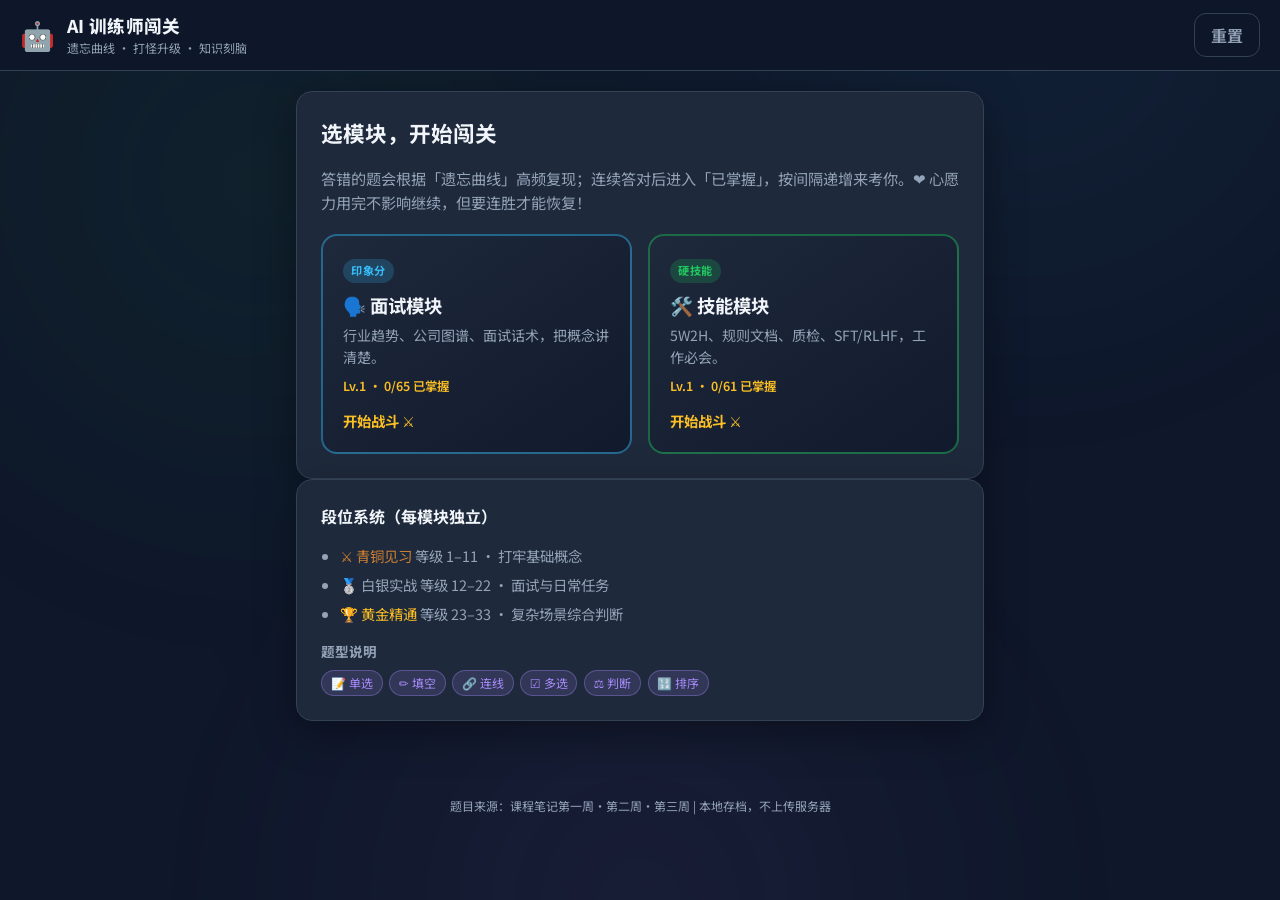
==== index.html @ 9e471362 "Add files via upload" ====
<!DOCTYPE html>
<html lang="zh-CN">
<head>
  <meta charset="UTF-8" />
  <meta name="viewport" content="width=device-width, initial-scale=1, maximum-scale=1" />
  <title>AI 训练师闯关 · 面试 &amp; 技能双模块</title>
  <link rel="preconnect" href="https://fonts.googleapis.com" />
  <link rel="preconnect" href="https://fonts.gstatic.com" crossorigin />
  <link href="https://fonts.googleapis.com/css2?family=Noto+Sans+SC:wght@400;600;700;800&display=swap" rel="stylesheet" />
  <link rel="stylesheet" href="css/style.css" />
</head>
<body>
  <div class="bg-pattern" aria-hidden="true"></div>

  <!-- 礼花容器 -->
  <div id="confetti-container" aria-hidden="true"></div>

  <!-- 升级庆典遮罩 -->
  <div id="levelup-overlay" aria-live="assertive">
    <div class="lu-card">
      <div class="lu-emoji">🎉</div>
      <div class="lu-text">升级了！</div>
      <div class="lu-level">等级 <strong id="lu-level">2</strong></div>
      <div class="lu-rank" id="lu-rank">⚔️ 青铜见习</div>
    </div>
  </div>

  <header class="top-bar">
    <div class="brand">
      <span class="brand-icon" aria-hidden="true">🤖</span>
      <div>
        <h1>AI 训练师闯关</h1>
        <p class="brand-sub">遗忘曲线 · 打怪升级 · 知识刻脑</p>
      </div>
    </div>
    <div class="header-actions">
      <button type="button" class="btn ghost" id="btn-reset" title="清空进度">重置</button>
    </div>
  </header>

  <!-- 首页 -->
  <main class="shell" id="view-home">
    <section class="hero card">
      <h2>选模块，开始闯关</h2>
      <p class="lead">答错的题会根据「遗忘曲线」高频复现；连续答对后进入「已掌握」，按间隔递增来考你。❤️ 心愿力用完不影响继续，但要连胜才能恢复！</p>
      <div class="module-grid">
        <button type="button" class="module-card interview" data-module="interview">
          <span class="badge">印象分</span>
          <h3>🗣️ 面试模块</h3>
          <p>行业趋势、公司图谱、面试话术，把概念讲清楚。</p>
          <div id="home-stats-interview" class="card-stats">Lv.1 · 0/0 已掌握</div>
          <span class="cta">开始战斗 ⚔️</span>
        </button>
        <button type="button" class="module-card skills" data-module="skills">
          <span class="badge solid">硬技能</span>
          <h3>🛠️ 技能模块</h3>
          <p>5W2H、规则文档、质检、SFT/RLHF，工作必会。</p>
          <div id="home-stats-skills" class="card-stats">Lv.1 · 0/0 已掌握</div>
          <span class="cta">开始战斗 ⚔️</span>
        </button>
      </div>
    </section>

    <section class="card ranks-legend">
      <h3>段位系统（每模块独立）</h3>
      <ul class="rank-list">
        <li><span style="color:#cd7f32">⚔️ 青铜见习</span>  等级 1–11 · 打牢基础概念</li>
        <li><span style="color:#94a3b8">🥈 白银实战</span>  等级 12–22 · 面试与日常任务</li>
        <li><span style="color:#fbbf24">🏆 黄金精通</span>  等级 23–33 · 复杂场景综合判断</li>
      </ul>
      <div class="type-legend">
        <h4>题型说明</h4>
        <div class="type-chips">
          <span class="type-chip">📝 单选</span>
          <span class="type-chip">✏️ 填空</span>
          <span class="type-chip">🔗 连线</span>
          <span class="type-chip">☑️ 多选</span>
          <span class="type-chip">⚖️ 判断</span>
          <span class="type-chip">🔢 排序</span>
        </div>
      </div>
    </section>
  </main>

  <!-- 答题页 -->
  <main class="shell hidden" id="view-play" aria-live="polite">
    <!-- XP 浮动数字 -->
    <div class="xp-float" id="xp-float">+15 XP</div>

    <div class="play-top card slim">
      <button type="button" class="btn ghost" id="btn-back">← 返回</button>
      <div class="play-meta">
        <span id="play-module-label" class="pill"></span>
        <span id="play-rank-label" class="pill rank"></span>
        <span class="pill">Lv.<strong id="play-level">1</strong>/33</span>
        <span class="pill streak" id="play-streak">🔥 0</span>
        <span class="pill hearts" id="play-hearts">❤️❤️❤️❤️❤️</span>
      </div>
      <div class="xp-bar-wrap">
        <div class="xp-bar" id="xp-bar"></div>
      </div>
    </div>

    <section class="card question-card" id="question-card">
      <div class="q-type" id="q-type"></div>
      <h2 class="q-text" id="q-text"></h2>
      <div id="q-body" class="q-body"></div>
      <div class="feedback hidden" id="feedback">
        <p class="feedback-title" id="feedback-title"></p>
        <p class="feedback-answer" id="feedback-answer"></p>
        <p class="feedback-exp" id="feedback-exp"></p>
        <button type="button" class="btn primary" id="btn-next">继续 →</button>
      </div>
    </section>

    <section class="card slim review-hint" id="review-hint">
      <span>📌</span>
      <span>累计答对 3 次 → 进入「已掌握」，按遗忘曲线间隔复习。❤️ 连续答对 5 题恢复 1 颗心。答错的题 4 道后就会再次出现，帮你强化记忆。</span>
    </section>
  </main>

  <footer class="footer">
    <p>题目来源：课程笔记第一周·第二周·第三周 | 本地存档，不上传服务器</p>
  </footer>

  <script src="js/questions.js"></script>
  <script src="js/app.js"></script>
</body>
</html>
---- css/style.css ----
:root {
  --bg: #0f172a;
  --bg-card: #1e293b;
  --border: #334155;
  --text: #f1f5f9;
  --muted: #94a3b8;
  --green: #22c55e;
  --green-dim: #15803d;
  --amber: #fbbf24;
  --red: #f87171;
  --blue: #38bdf8;
  --violet: #a78bfa;
  --orange: #fb923c;
  --radius: 16px;
  --shadow: 0 12px 40px rgba(0,0,0,0.35);
  font-family: "Noto Sans SC", system-ui, sans-serif;
}

*, *::before, *::after { box-sizing: border-box; }

body {
  margin: 0;
  min-height: 100vh;
  background: var(--bg);
  color: var(--text);
  line-height: 1.55;
}

/* ── 背景装饰 ── */
.bg-pattern {
  position: fixed;
  inset: 0;
  pointer-events: none;
  opacity: 0.06;
  background-image:
    radial-gradient(circle at 20% 20%, var(--green) 0, transparent 40%),
    radial-gradient(circle at 80% 0%, var(--blue) 0, transparent 35%),
    radial-gradient(circle at 50% 100%, var(--violet) 0, transparent 45%);
  z-index: 0;
}

/* ── 顶栏 ── */
.top-bar {
  position: sticky;
  top: 0;
  z-index: 10;
  display: flex;
  align-items: center;
  justify-content: space-between;
  padding: 0.75rem 1.25rem;
  background: rgba(15,23,42,0.92);
  backdrop-filter: blur(10px);
  border-bottom: 1px solid var(--border);
}

.brand { display: flex; align-items: center; gap: 0.75rem; }
.brand-icon { font-size: 1.75rem; }
.brand h1 { margin: 0; font-size: 1.1rem; font-weight: 800; letter-spacing: 0.02em; }
.brand-sub { margin: 0; font-size: 0.75rem; color: var(--muted); }

/* ── 壳体 ── */
.shell {
  position: relative;
  z-index: 1;
  max-width: 720px;
  margin: 0 auto;
  padding: 1.25rem 1rem 3rem;
}

.hidden { display: none !important; }

/* ── 卡片 ── */
.card {
  background: var(--bg-card);
  border: 1px solid var(--border);
  border-radius: var(--radius);
  padding: 1.5rem;
  box-shadow: var(--shadow);
}
.card.slim { padding: 1rem 1.25rem; }

/* Boss 关卡特效 */
.question-card.boss-level {
  border: 2px solid var(--orange);
  box-shadow: 0 0 24px rgba(251,146,60,0.25), var(--shadow);
  animation: boss-pulse 2s ease-in-out infinite;
}
@keyframes boss-pulse {
  0%,100% { box-shadow: 0 0 24px rgba(251,146,60,0.2), var(--shadow); }
  50%      { box-shadow: 0 0 38px rgba(251,146,60,0.42), var(--shadow); }
}

/* ── 首页 ── */
.hero h2 { margin-top: 0; font-size: 1.35rem; }
.lead { color: var(--muted); font-size: 0.95rem; }

.module-grid { display: grid; gap: 1rem; margin-top: 1.25rem; }
@media (min-width: 560px) { .module-grid { grid-template-columns: 1fr 1fr; } }

.module-card {
  text-align: left;
  border: 2px solid var(--border);
  border-radius: var(--radius);
  padding: 1.25rem;
  cursor: pointer;
  color: inherit;
  font: inherit;
  transition: transform 0.15s ease, border-color 0.15s ease, box-shadow 0.15s ease;
  background: linear-gradient(145deg, #1e293b, #0f172a 120%);
}
.module-card:hover { transform: translateY(-3px); box-shadow: var(--shadow); }
.module-card.interview { border-color: rgba(56,189,248,0.45); }
.module-card.interview:hover { border-color: var(--blue); }
.module-card.skills  { border-color: rgba(34,197,94,0.45); }
.module-card.skills:hover  { border-color: var(--green); }
.module-card h3 { margin: 0.5rem 0 0.35rem; font-size: 1.15rem; }
.module-card p { margin: 0; font-size: 0.88rem; color: var(--muted); }

.card-stats {
  margin-top: 0.5rem;
  font-size: 0.78rem;
  color: var(--amber);
  font-weight: 600;
}

.badge {
  display: inline-block;
  font-size: 0.7rem;
  font-weight: 700;
  text-transform: uppercase;
  letter-spacing: 0.06em;
  padding: 0.2rem 0.5rem;
  border-radius: 999px;
  background: rgba(56,189,248,0.2);
  color: var(--blue);
}
.badge.solid { background: rgba(34,197,94,0.2); color: var(--green); }
.cta { display: inline-block; margin-top: 0.85rem; font-weight: 700; font-size: 0.9rem; color: var(--amber); }

.ranks-legend h3 { margin-top: 0; font-size: 1rem; }
.rank-list { margin: 0 0 1rem; padding-left: 1.2rem; color: var(--muted); font-size: 0.9rem; }
.rank-list li { margin-bottom: 0.4rem; }

.type-legend h4 { margin: 0 0 0.5rem; font-size: 0.85rem; color: var(--muted); }
.type-chips { display: flex; flex-wrap: wrap; gap: 0.4rem; }
.type-chip {
  font-size: 0.75rem;
  padding: 0.18rem 0.55rem;
  border-radius: 999px;
  background: rgba(167,139,250,0.15);
  border: 1px solid rgba(167,139,250,0.35);
  color: var(--violet);
}

/* ── 按钮 ── */
.btn {
  border: none; border-radius: 12px; padding: 0.55rem 1rem;
  font: inherit; font-weight: 600; cursor: pointer;
  transition: opacity 0.15s, transform 0.1s;
}
.btn:active { transform: scale(0.97); }
.btn.primary {
  background: linear-gradient(180deg, var(--green), var(--green-dim));
  color: #fff; width: 100%; margin-top: 0.75rem; padding: 0.75rem;
  font-size: 1.05rem; letter-spacing: 0.02em;
}
.btn.ghost { background: transparent; color: var(--muted); border: 1px solid var(--border); }
.btn.ghost:hover { color: var(--text); border-color: var(--muted); }

/* ── 答题顶部 ── */
.play-top { display: flex; flex-direction: column; gap: 0.75rem; margin-bottom: 1rem; }
.play-meta { display: flex; flex-wrap: wrap; gap: 0.5rem; align-items: center; }

.pill {
  font-size: 0.78rem; padding: 0.25rem 0.65rem;
  border-radius: 999px; background: #0f172a;
  border: 1px solid var(--border); color: var(--muted);
}
.pill.rank  { border-color: var(--amber); color: var(--amber); }
.pill.streak { border-color: rgba(248,113,113,0.5); color: #fecaca; font-weight: 700; }
.pill.streak.hot { border-color: var(--orange); color: var(--orange); }
.pill.hearts { border-color: rgba(248,113,113,0.4); color: var(--red); font-size: 0.85rem; letter-spacing: 1px; }

/* XP 进度条 */
.xp-bar-wrap {
  position: relative;
  height: 10px;
  background: #0f172a;
  border-radius: 999px;
  overflow: hidden;
  border: 1px solid var(--border);
}
.xp-bar {
  height: 100%; width: 0%;
  border-radius: 999px;
  background: linear-gradient(90deg, var(--green), var(--blue));
  transition: width 0.35s ease;
}

/* XP 浮动数字 */
.xp-float {
  position: fixed;
  bottom: 120px;
  right: 24px;
  font-size: 1rem;
  font-weight: 800;
  color: var(--green);
  opacity: 0;
  pointer-events: none;
  z-index: 50;
  text-shadow: 0 2px 8px rgba(34,197,94,0.5);
  transform: translateY(0);
  transition: none;
}
.xp-float.show {
  animation: xp-rise 1.1s ease forwards;
}
.xp-float.bonus { color: var(--amber); text-shadow: 0 2px 8px rgba(251,191,36,0.5); }
@keyframes xp-rise {
  0%   { opacity: 0; transform: translateY(0); }
  15%  { opacity: 1; }
  80%  { opacity: 1; transform: translateY(-60px); }
  100% { opacity: 0; transform: translateY(-80px); }
}

/* ── 升级遮罩 ── */
#levelup-overlay {
  position: fixed;
  inset: 0;
  display: flex;
  align-items: center;
  justify-content: center;
  background: rgba(0,0,0,0.72);
  z-index: 100;
  opacity: 0;
  pointer-events: none;
  transition: opacity 0.3s ease;
}
#levelup-overlay.show { opacity: 1; pointer-events: auto; }

.lu-card {
  text-align: center;
  background: linear-gradient(145deg, #1e293b, #0f172a);
  border: 2px solid var(--amber);
  border-radius: 20px;
  padding: 2.5rem 3rem;
  box-shadow: 0 0 60px rgba(251,191,36,0.3), var(--shadow);
  animation: lu-bounce 0.4s ease;
}
@keyframes lu-bounce {
  0%  { transform: scale(0.5); }
  70% { transform: scale(1.08); }
  100% { transform: scale(1); }
}
.lu-emoji { font-size: 3rem; margin-bottom: 0.25rem; }
.lu-text  { font-size: 1.4rem; font-weight: 800; color: var(--amber); margin-bottom: 0.3rem; }
.lu-level { font-size: 2.5rem; font-weight: 900; color: var(--text); margin-bottom: 0.5rem; }
.lu-rank  { font-size: 1rem; color: var(--muted); }

/* ── 礼花 ── */
#confetti-container {
  position: fixed;
  inset: 0;
  pointer-events: none;
  overflow: hidden;
  z-index: 99;
}
.confetti-piece {
  position: absolute;
  top: -10px;
  animation: confetti-fall linear forwards;
}
@keyframes confetti-fall {
  0%   { transform: translateY(-10px) rotate(0deg); opacity: 1; }
  100% { transform: translateY(100vh) rotate(720deg); opacity: 0; }
}

/* ── 题目卡片 ── */
.question-card { min-height: 280px; }

.q-type {
  font-size: 0.75rem; font-weight: 700;
  letter-spacing: 0.08em; text-transform: uppercase;
  color: var(--violet); margin-bottom: 0.5rem;
}
.q-text { margin: 0 0 1rem; font-size: 1.15rem; font-weight: 700; line-height: 1.45; }
.q-body { display: flex; flex-direction: column; gap: 0.65rem; }

/* 答错抖动 */
.question-card.shake { animation: shake 0.45s ease; }
@keyframes shake {
  0%,100% { transform: translateX(0); }
  20%     { transform: translateX(-8px); }
  40%     { transform: translateX(8px); }
  60%     { transform: translateX(-5px); }
  80%     { transform: translateX(5px); }
}

/* ── 单选按钮 ── */
.choice-btn {
  text-align: left; padding: 0.85rem 1rem;
  border-radius: 12px; border: 2px solid var(--border);
  background: #0f172a; color: var(--text);
  font: inherit; cursor: pointer;
  transition: border-color 0.15s, background 0.15s, transform 0.1s;
}
.choice-btn:hover:not(:disabled) {
  border-color: var(--green);
  transform: translateX(4px);
}
.choice-btn:disabled { cursor: default; opacity: 0.85; }
.choice-btn.wrong  { border-color: var(--red);   background: rgba(248,113,113,0.08); }
.choice-btn.correct{ border-color: var(--green); background: rgba(34,197,94,0.12); }

/* ── 多选 ── */
.multi-hint { margin: 0 0 0.75rem; font-size: 0.88rem; color: var(--amber); }
.multi-opt {
  text-align: left; padding: 0.75rem 1rem;
  border-radius: 12px; border: 2px solid var(--border);
  background: #0f172a; color: var(--text);
  font: inherit; cursor: pointer;
  transition: border-color 0.15s, background 0.15s;
  margin-bottom: 0.5rem; width: 100%;
}
.multi-opt:hover:not(:disabled) { border-color: var(--blue); }
.multi-opt.selected { border-color: var(--blue); background: rgba(56,189,248,0.12); }
.multi-opt:disabled { cursor: default; opacity: 0.95; }
.multi-opt.correct  { border-color: var(--green); background: rgba(34,197,94,0.12); }
.multi-opt.wrong    { border-color: var(--red);   background: rgba(248,113,113,0.1); }
#multi-submit { width: 100%; margin-top: 0.35rem; }

/* ── 填空 ── */
.fill-row { display: flex; flex-wrap: wrap; gap: 0.5rem; align-items: center; }
.fill-row input {
  flex: 1; min-width: 140px; padding: 0.65rem 0.85rem;
  border-radius: 10px; border: 2px solid var(--border);
  background: #0f172a; color: var(--text); font: inherit;
  transition: border-color 0.2s;
}
.fill-row input:focus { outline: none; border-color: var(--blue); }
.fill-row .btn.primary { width: auto; margin-top: 0; padding: 0.65rem 1.25rem; }

/* ── 连线 ── */
.match-grid { display: grid; gap: 1rem; }
@media (min-width: 520px) { .match-grid { grid-template-columns: 1fr 1fr; } }
.match-col h4 { margin: 0 0 0.5rem; font-size: 0.8rem; color: var(--muted); font-weight: 600; }
.match-item {
  padding: 0.65rem 0.75rem; border-radius: 10px;
  border: 2px solid var(--border); background: #0f172a;
  cursor: pointer; font-size: 0.9rem; margin-bottom: 0.45rem;
  transition: border-color 0.15s, background 0.15s;
}
.match-item.selected { border-color: var(--blue); background: rgba(56,189,248,0.12); }
.match-item.matched  { opacity: 0.45; pointer-events: none; border-color: var(--green); }
.match-item.bad      { border-color: var(--red); animation: shake 0.35s ease; }

/* ── 判断题 ── */
.tf-hint { margin: 0 0 0.75rem; font-size: 0.88rem; color: var(--muted); }
.tf-wrap { display: flex; gap: 1rem; }
.tf-btn {
  flex: 1; padding: 1rem; border-radius: 14px;
  border: 2.5px solid var(--border); background: #0f172a;
  color: var(--text); font: inherit; font-size: 1.1rem; font-weight: 700;
  cursor: pointer; transition: all 0.18s;
  display: flex; align-items: center; justify-content: center; gap: 0.4rem;
}
.tf-btn:hover:not(:disabled) { transform: translateY(-3px); box-shadow: 0 6px 20px rgba(0,0,0,0.3); }
.tf-btn.tf-true:hover:not(:disabled) { border-color: var(--green); background: rgba(34,197,94,0.12); }
.tf-btn.tf-false:hover:not(:disabled){ border-color: var(--red);   background: rgba(248,113,113,0.1); }
.tf-btn:disabled { cursor: default; opacity: 0.9; }
.tf-btn.correct.tf-true  { border-color: var(--green); background: rgba(34,197,94,0.18); color: var(--green); }
.tf-btn.correct.tf-false { border-color: var(--green); background: rgba(34,197,94,0.18); color: var(--green); }
.tf-btn.wrong   { border-color: var(--red); background: rgba(248,113,113,0.12); color: var(--red); }

/* ── 排序题 ── */
.order-hint { margin: 0 0 0.75rem; font-size: 0.88rem; color: var(--amber); }
.order-grid { display: flex; flex-direction: column; gap: 0.55rem; }
.order-step {
  display: flex; align-items: center; gap: 0.75rem;
  padding: 0.8rem 1rem; border-radius: 12px;
  border: 2px solid var(--border); background: #0f172a;
  cursor: pointer; font-size: 0.92rem;
  transition: border-color 0.15s, background 0.15s, transform 0.1s;
  user-select: none;
}
.order-step:hover:not([style*="pointer-events: none"]) {
  border-color: var(--blue);
  transform: translateX(5px);
}
.order-step.selected { border-color: var(--blue); background: rgba(56,189,248,0.1); }
.order-step.correct  { border-color: var(--green); background: rgba(34,197,94,0.1); }
.order-step.wrong    { border-color: var(--red);   background: rgba(248,113,113,0.08); }
.order-badge {
  min-width: 28px; height: 28px;
  border-radius: 50%;
  background: var(--blue);
  color: #fff; font-weight: 800; font-size: 0.85rem;
  display: flex; align-items: center; justify-content: center;
  flex-shrink: 0;
  opacity: 0;
  transition: opacity 0.15s, transform 0.15s;
}
.order-step.selected .order-badge,
.order-step.correct  .order-badge,
.order-step.wrong    .order-badge {
  opacity: 1;
  transform: scale(1.1);
}
.order-step.correct .order-badge { background: var(--green); }
.order-step.wrong   .order-badge { background: var(--red); }
.order-label { flex: 1; line-height: 1.4; }

/* ── 反馈区 ── */
.feedback {
  margin-top: 1.25rem; padding-top: 1rem;
  border-top: 1px solid var(--border);
}
.feedback-title { font-weight: 800; font-size: 1.15rem; margin: 0 0 0.5rem; }
.feedback-title.ok  { color: var(--green); }
.feedback-title.bad { color: var(--red); }
.feedback-answer, .feedback-exp { margin: 0.35rem 0; font-size: 0.92rem; color: var(--muted); }
.feedback-exp { color: var(--text); line-height: 1.6; }

/* ── 提示横条 ── */
.review-hint {
  margin-top: 1rem; font-size: 0.85rem; color: var(--muted);
  display: flex; gap: 0.5rem; align-items: flex-start;
}

/* ── 页脚 ── */
.footer {
  text-align: center; padding: 1rem;
  font-size: 0.75rem; color: var(--muted);
  position: relative; z-index: 1;
}
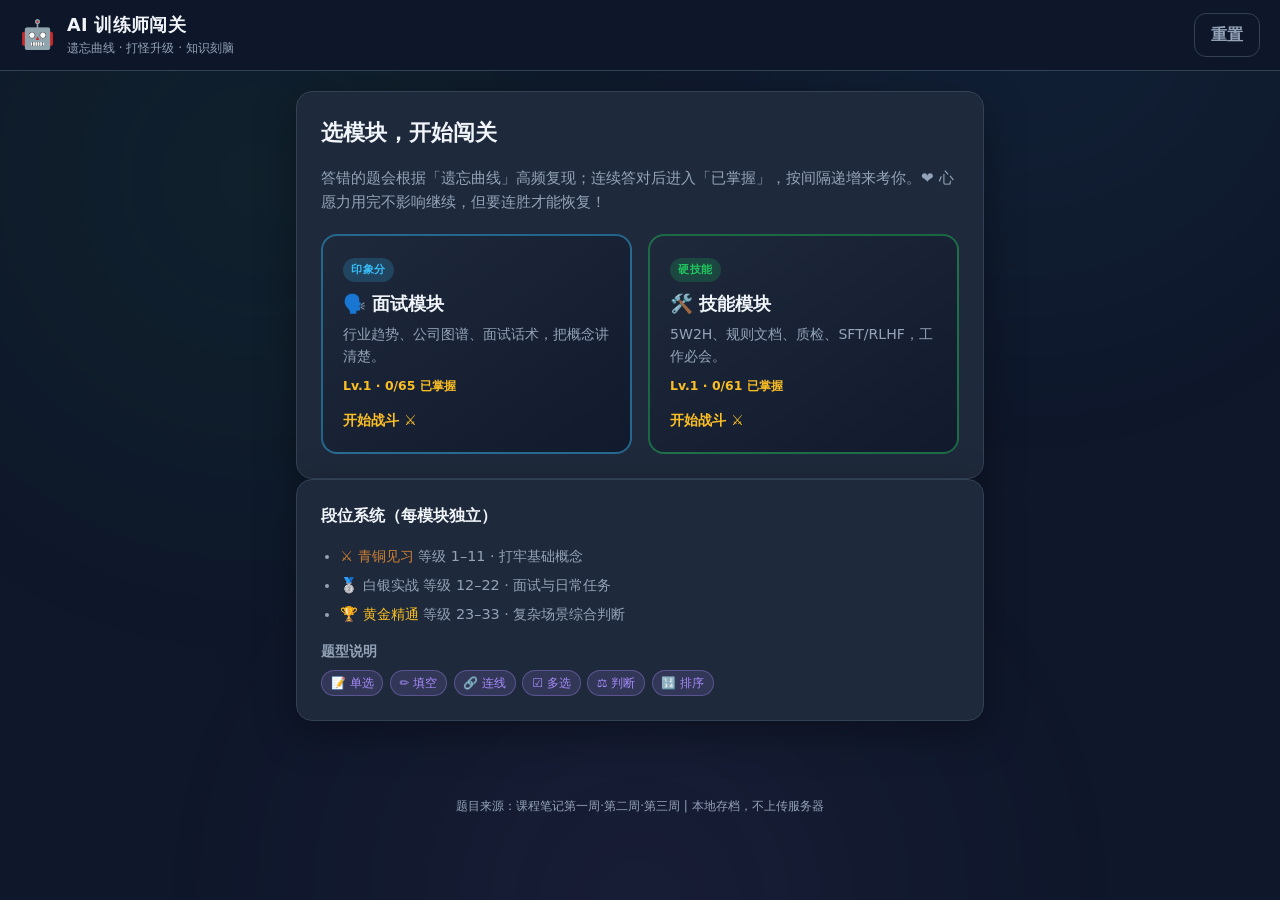
==== commit 1a449c2b: "Add files via upload" ====
--- a/index.html
+++ b/index.html
@@ -4,9 +4,6 @@
   <meta charset="UTF-8" />
   <meta name="viewport" content="width=device-width, initial-scale=1, maximum-scale=1" />
   <title>AI 训练师闯关 · 面试 &amp; 技能双模块</title>
-  <link rel="preconnect" href="https://fonts.googleapis.com" />
-  <link rel="preconnect" href="https://fonts.gstatic.com" crossorigin />
-  <link href="https://fonts.googleapis.com/css2?family=Noto+Sans+SC:wght@400;600;700;800&display=swap" rel="stylesheet" />
   <link rel="stylesheet" href="css/style.css" />
 </head>
 <body>
--- a/css/style.css
+++ b/css/style.css
@@ -13,7 +13,7 @@
   --orange: #fb923c;
   --radius: 16px;
   --shadow: 0 12px 40px rgba(0,0,0,0.35);
-  font-family: "Noto Sans SC", system-ui, sans-serif;
+  font-family: -apple-system, BlinkMacSystemFont, "PingFang SC", "Hiragino Sans GB", "Microsoft YaHei", "微软雅黑", system-ui, sans-serif;
 }
 
 *, *::before, *::after { box-sizing: border-box; }
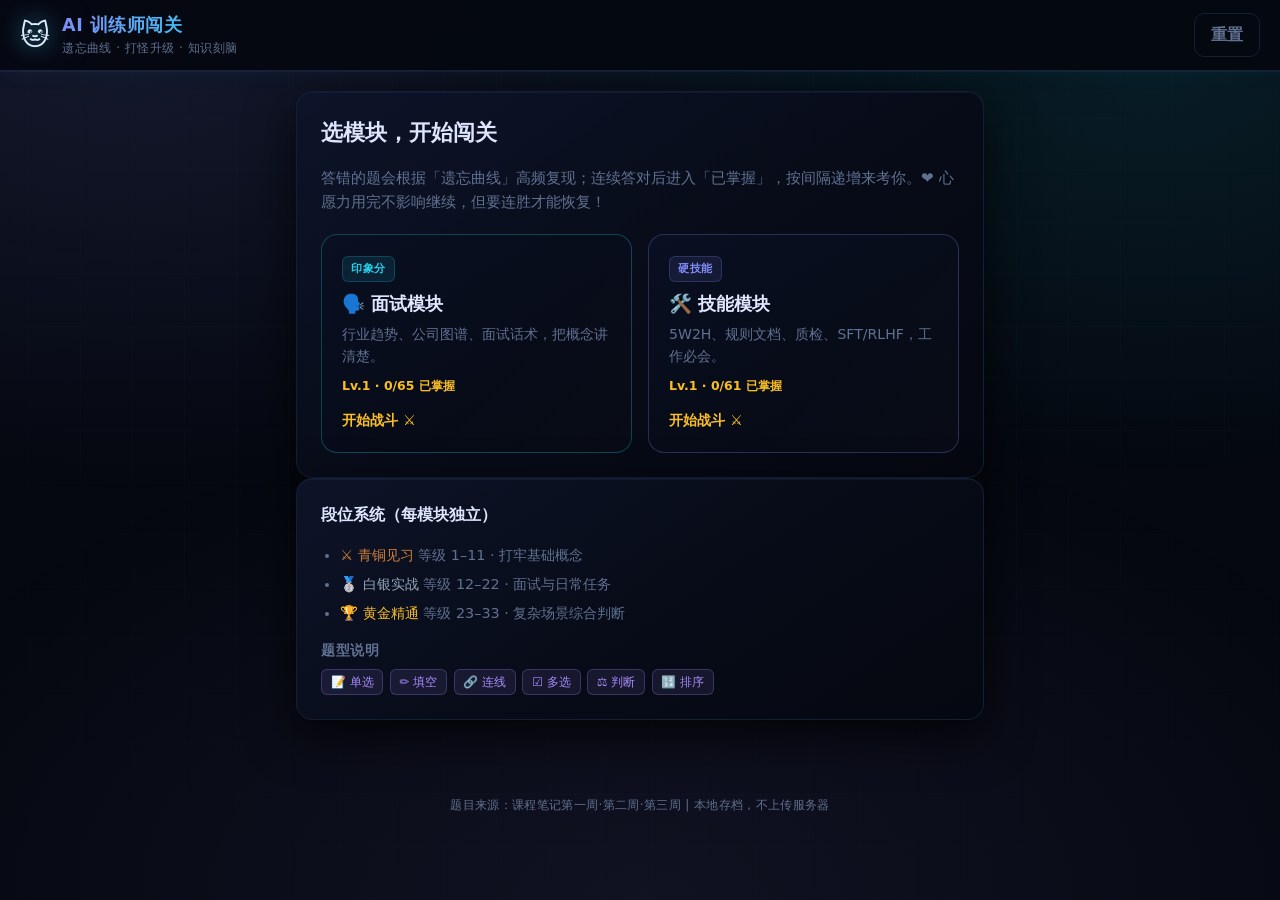
==== commit 87adec2f: "Add files via upload" ====
--- a/index.html
+++ b/index.html
@@ -24,7 +24,7 @@
 
   <header class="top-bar">
     <div class="brand">
-      <span class="brand-icon" aria-hidden="true">🤖</span>
+      <span class="brand-icon" aria-hidden="true">🐱</span>
       <div>
         <h1>AI 训练师闯关</h1>
         <p class="brand-sub">遗忘曲线 · 打怪升级 · 知识刻脑</p>
--- a/css/style.css
+++ b/css/style.css
@@ -1,18 +1,20 @@
 :root {
-  --bg: #0f172a;
-  --bg-card: #1e293b;
-  --border: #334155;
-  --text: #f1f5f9;
-  --muted: #94a3b8;
-  --green: #22c55e;
-  --green-dim: #15803d;
+  --bg: #050810;
+  --bg-card: #080f1c;
+  --border: #131f35;
+  --text: #e0e8ff;
+  --muted: #607090;
+  --green: #34d399;
+  --green-dim: #059669;
   --amber: #fbbf24;
-  --red: #f87171;
-  --blue: #38bdf8;
+  --red: #fb7185;
+  --blue: #22d3ee;
   --violet: #a78bfa;
   --orange: #fb923c;
+  --indigo: #818cf8;
+  --indigo-dim: #3730a3;
   --radius: 16px;
-  --shadow: 0 12px 40px rgba(0,0,0,0.35);
+  --shadow: 0 16px 48px rgba(0,0,0,0.7);
   font-family: -apple-system, BlinkMacSystemFont, "PingFang SC", "Hiragino Sans GB", "Microsoft YaHei", "微软雅黑", system-ui, sans-serif;
 }
 
@@ -26,18 +28,45 @@
   line-height: 1.55;
 }
 
-/* ── 背景装饰 ── */
+/* ── 赛博背景 ── */
 .bg-pattern {
   position: fixed;
   inset: 0;
   pointer-events: none;
-  opacity: 0.06;
+  z-index: 0;
+  overflow: hidden;
+}
+.bg-pattern::before {
+  content: '';
+  position: absolute;
+  inset: -10%;
   background-image:
-    radial-gradient(circle at 20% 20%, var(--green) 0, transparent 40%),
-    radial-gradient(circle at 80% 0%, var(--blue) 0, transparent 35%),
-    radial-gradient(circle at 50% 100%, var(--violet) 0, transparent 45%);
-  z-index: 0;
-}
+    linear-gradient(rgba(34,211,238,0.025) 1px, transparent 1px),
+    linear-gradient(90deg, rgba(34,211,238,0.025) 1px, transparent 1px);
+  background-size: 52px 52px;
+  animation: grid-drift 28s linear infinite;
+  mask-image: radial-gradient(ellipse 80% 70% at 50% 40%, black, transparent);
+  -webkit-mask-image: radial-gradient(ellipse 80% 70% at 50% 40%, black, transparent);
+}
+.bg-pattern::after {
+  content: '';
+  position: absolute;
+  inset: 0;
+  background:
+    radial-gradient(ellipse 60% 50% at 10% 5%,  rgba(129,140,248,0.12) 0, transparent 100%),
+    radial-gradient(ellipse 50% 45% at 90% 8%,  rgba(34,211,238,0.1)   0, transparent 100%),
+    radial-gradient(ellipse 65% 55% at 50% 100%, rgba(167,139,250,0.08) 0, transparent 100%);
+}
+@keyframes grid-drift {
+  0%   { transform: translateY(0); }
+  100% { transform: translateY(52px); }
+}
+
+/* 滚动条 */
+::-webkit-scrollbar { width: 4px; }
+::-webkit-scrollbar-track { background: var(--bg); }
+::-webkit-scrollbar-thumb { background: rgba(129,140,248,0.3); border-radius: 2px; }
+::-webkit-scrollbar-thumb:hover { background: rgba(34,211,238,0.4); }
 
 /* ── 顶栏 ── */
 .top-bar {
@@ -48,15 +77,37 @@
   align-items: center;
   justify-content: space-between;
   padding: 0.75rem 1.25rem;
-  background: rgba(15,23,42,0.92);
-  backdrop-filter: blur(10px);
-  border-bottom: 1px solid var(--border);
+  background: rgba(5,8,16,0.92);
+  backdrop-filter: blur(18px);
+  border-bottom: 1px solid rgba(129,140,248,0.18);
+  box-shadow: 0 1px 24px rgba(34,211,238,0.05), 0 1px 0 rgba(129,140,248,0.08);
 }
 
 .brand { display: flex; align-items: center; gap: 0.75rem; }
-.brand-icon { font-size: 1.75rem; }
-.brand h1 { margin: 0; font-size: 1.1rem; font-weight: 800; letter-spacing: 0.02em; }
-.brand-sub { margin: 0; font-size: 0.75rem; color: var(--muted); }
+.brand-icon {
+  font-size: 1.8rem;
+  filter: drop-shadow(0 0 10px rgba(34,211,238,0.6)) drop-shadow(0 0 24px rgba(129,140,248,0.4));
+  display: inline-block;
+  animation: cat-idle 4s ease-in-out infinite;
+  line-height: 1;
+}
+@keyframes cat-idle {
+  0%, 100% { transform: translateY(0) rotate(-3deg) scale(1); }
+  40%       { transform: translateY(-5px) rotate(3deg) scale(1.04); }
+  60%       { transform: translateY(-3px) rotate(1deg) scale(1.02); }
+}
+.brand h1 {
+  margin: 0;
+  font-size: 1.1rem;
+  font-weight: 800;
+  letter-spacing: 0.03em;
+  background: linear-gradient(115deg, var(--indigo) 0%, var(--blue) 100%);
+  -webkit-background-clip: text;
+  background-clip: text;
+  -webkit-text-fill-color: transparent;
+  color: transparent;
+}
+.brand-sub { margin: 0; font-size: 0.75rem; color: var(--muted); letter-spacing: 0.04em; }
 
 /* ── 壳体 ── */
 .shell {
@@ -71,27 +122,36 @@
 
 /* ── 卡片 ── */
 .card {
-  background: var(--bg-card);
+  background: linear-gradient(145deg, rgba(10,16,34,0.96), rgba(5,8,16,0.98));
   border: 1px solid var(--border);
   border-radius: var(--radius);
   padding: 1.5rem;
-  box-shadow: var(--shadow);
+  box-shadow: var(--shadow), inset 0 1px 0 rgba(129,140,248,0.07);
+  position: relative;
+}
+.card::before {
+  content: '';
+  position: absolute;
+  inset: 0;
+  border-radius: var(--radius);
+  background: linear-gradient(145deg, rgba(129,140,248,0.03), transparent 55%);
+  pointer-events: none;
 }
 .card.slim { padding: 1rem 1.25rem; }
 
 /* Boss 关卡特效 */
 .question-card.boss-level {
-  border: 2px solid var(--orange);
-  box-shadow: 0 0 24px rgba(251,146,60,0.25), var(--shadow);
-  animation: boss-pulse 2s ease-in-out infinite;
+  border: 1.5px solid var(--blue);
+  box-shadow: 0 0 28px rgba(34,211,238,0.28), 0 0 70px rgba(34,211,238,0.1), var(--shadow);
+  animation: boss-pulse 2.2s ease-in-out infinite;
 }
 @keyframes boss-pulse {
-  0%,100% { box-shadow: 0 0 24px rgba(251,146,60,0.2), var(--shadow); }
-  50%      { box-shadow: 0 0 38px rgba(251,146,60,0.42), var(--shadow); }
+  0%,100% { box-shadow: 0 0 20px rgba(34,211,238,0.2), var(--shadow); }
+  50%      { box-shadow: 0 0 48px rgba(34,211,238,0.45), 0 0 90px rgba(129,140,248,0.14), var(--shadow); }
 }
 
 /* ── 首页 ── */
-.hero h2 { margin-top: 0; font-size: 1.35rem; }
+.hero h2 { margin-top: 0; font-size: 1.35rem; font-weight: 800; }
 .lead { color: var(--muted); font-size: 0.95rem; }
 
 .module-grid { display: grid; gap: 1rem; margin-top: 1.25rem; }
@@ -99,22 +159,37 @@
 
 .module-card {
   text-align: left;
-  border: 2px solid var(--border);
+  border: 1px solid var(--border);
   border-radius: var(--radius);
   padding: 1.25rem;
   cursor: pointer;
   color: inherit;
   font: inherit;
-  transition: transform 0.15s ease, border-color 0.15s ease, box-shadow 0.15s ease;
-  background: linear-gradient(145deg, #1e293b, #0f172a 120%);
-}
-.module-card:hover { transform: translateY(-3px); box-shadow: var(--shadow); }
-.module-card.interview { border-color: rgba(56,189,248,0.45); }
-.module-card.interview:hover { border-color: var(--blue); }
-.module-card.skills  { border-color: rgba(34,197,94,0.45); }
-.module-card.skills:hover  { border-color: var(--green); }
-.module-card h3 { margin: 0.5rem 0 0.35rem; font-size: 1.15rem; }
-.module-card p { margin: 0; font-size: 0.88rem; color: var(--muted); }
+  transition: transform 0.2s ease, border-color 0.2s ease, box-shadow 0.2s ease;
+  background: linear-gradient(150deg, rgba(10,16,34,0.95), rgba(5,8,16,0.98) 120%);
+  position: relative;
+  overflow: hidden;
+}
+.module-card::after {
+  content: '';
+  position: absolute;
+  inset: 0;
+  background: linear-gradient(135deg, transparent 55%, rgba(255,255,255,0.012) 100%);
+  pointer-events: none;
+}
+.module-card:hover { transform: translateY(-5px); }
+.module-card.interview { border-color: rgba(34,211,238,0.28); }
+.module-card.interview:hover {
+  border-color: var(--blue);
+  box-shadow: 0 0 32px rgba(34,211,238,0.18), var(--shadow);
+}
+.module-card.skills { border-color: rgba(129,140,248,0.28); }
+.module-card.skills:hover {
+  border-color: var(--indigo);
+  box-shadow: 0 0 32px rgba(129,140,248,0.2), var(--shadow);
+}
+.module-card h3 { margin: 0.5rem 0 0.35rem; font-size: 1.15rem; font-weight: 700; }
+.module-card p  { margin: 0; font-size: 0.88rem; color: var(--muted); }
 
 .card-stats {
   margin-top: 0.5rem;
@@ -125,47 +200,55 @@
 
 .badge {
   display: inline-block;
-  font-size: 0.7rem;
-  font-weight: 700;
-  text-transform: uppercase;
-  letter-spacing: 0.06em;
-  padding: 0.2rem 0.5rem;
-  border-radius: 999px;
-  background: rgba(56,189,248,0.2);
+  font-size: 0.7rem; font-weight: 700;
+  text-transform: uppercase; letter-spacing: 0.06em;
+  padding: 0.2rem 0.5rem; border-radius: 6px;
+  background: rgba(34,211,238,0.1);
   color: var(--blue);
-}
-.badge.solid { background: rgba(34,197,94,0.2); color: var(--green); }
+  border: 1px solid rgba(34,211,238,0.2);
+}
+.badge.solid {
+  background: rgba(129,140,248,0.1);
+  color: var(--indigo);
+  border: 1px solid rgba(129,140,248,0.22);
+}
 .cta { display: inline-block; margin-top: 0.85rem; font-weight: 700; font-size: 0.9rem; color: var(--amber); }
 
 .ranks-legend h3 { margin-top: 0; font-size: 1rem; }
 .rank-list { margin: 0 0 1rem; padding-left: 1.2rem; color: var(--muted); font-size: 0.9rem; }
 .rank-list li { margin-bottom: 0.4rem; }
 
-.type-legend h4 { margin: 0 0 0.5rem; font-size: 0.85rem; color: var(--muted); }
+.type-legend h4 { margin: 0 0 0.5rem; font-size: 0.85rem; color: var(--muted); letter-spacing: 0.04em; }
 .type-chips { display: flex; flex-wrap: wrap; gap: 0.4rem; }
 .type-chip {
-  font-size: 0.75rem;
-  padding: 0.18rem 0.55rem;
-  border-radius: 999px;
-  background: rgba(167,139,250,0.15);
-  border: 1px solid rgba(167,139,250,0.35);
+  font-size: 0.75rem; padding: 0.18rem 0.55rem; border-radius: 6px;
+  background: rgba(167,139,250,0.1);
+  border: 1px solid rgba(167,139,250,0.25);
   color: var(--violet);
 }
 
 /* ── 按钮 ── */
 .btn {
-  border: none; border-radius: 12px; padding: 0.55rem 1rem;
+  border: none; border-radius: 10px; padding: 0.55rem 1rem;
   font: inherit; font-weight: 600; cursor: pointer;
-  transition: opacity 0.15s, transform 0.1s;
-}
-.btn:active { transform: scale(0.97); }
+  transition: opacity 0.15s, transform 0.12s, box-shadow 0.2s;
+}
+.btn:active { transform: scale(0.96); }
 .btn.primary {
-  background: linear-gradient(180deg, var(--green), var(--green-dim));
+  background: linear-gradient(175deg, var(--indigo), var(--indigo-dim));
   color: #fff; width: 100%; margin-top: 0.75rem; padding: 0.75rem;
-  font-size: 1.05rem; letter-spacing: 0.02em;
-}
-.btn.ghost { background: transparent; color: var(--muted); border: 1px solid var(--border); }
-.btn.ghost:hover { color: var(--text); border-color: var(--muted); }
+  font-size: 1.05rem; letter-spacing: 0.04em;
+  box-shadow: 0 4px 20px rgba(129,140,248,0.32);
+}
+.btn.primary:hover {
+  box-shadow: 0 6px 28px rgba(129,140,248,0.5);
+  transform: translateY(-2px);
+}
+.btn.ghost {
+  background: transparent; color: var(--muted);
+  border: 1px solid var(--border);
+}
+.btn.ghost:hover { color: var(--text); border-color: rgba(129,140,248,0.35); }
 
 /* ── 答题顶部 ── */
 .play-top { display: flex; flex-direction: column; gap: 0.75rem; margin-bottom: 1rem; }
@@ -173,49 +256,44 @@
 
 .pill {
   font-size: 0.78rem; padding: 0.25rem 0.65rem;
-  border-radius: 999px; background: #0f172a;
+  border-radius: 6px; background: rgba(5,8,16,0.8);
   border: 1px solid var(--border); color: var(--muted);
 }
-.pill.rank  { border-color: var(--amber); color: var(--amber); }
-.pill.streak { border-color: rgba(248,113,113,0.5); color: #fecaca; font-weight: 700; }
-.pill.streak.hot { border-color: var(--orange); color: var(--orange); }
-.pill.hearts { border-color: rgba(248,113,113,0.4); color: var(--red); font-size: 0.85rem; letter-spacing: 1px; }
+.pill.rank  { border-color: rgba(251,191,36,0.45); color: var(--amber); }
+.pill.streak { border-color: rgba(129,140,248,0.35); color: #c7d2fe; font-weight: 700; }
+.pill.streak.hot {
+  border-color: var(--blue); color: var(--blue);
+  text-shadow: 0 0 8px rgba(34,211,238,0.5);
+  box-shadow: 0 0 10px rgba(34,211,238,0.12);
+}
+.pill.hearts { border-color: rgba(251,113,133,0.35); color: var(--red); font-size: 0.85rem; letter-spacing: 1px; }
 
 /* XP 进度条 */
 .xp-bar-wrap {
-  position: relative;
-  height: 10px;
-  background: #0f172a;
-  border-radius: 999px;
-  overflow: hidden;
+  position: relative; height: 7px;
+  background: rgba(5,8,16,0.8);
+  border-radius: 999px; overflow: hidden;
   border: 1px solid var(--border);
 }
 .xp-bar {
   height: 100%; width: 0%;
   border-radius: 999px;
-  background: linear-gradient(90deg, var(--green), var(--blue));
-  transition: width 0.35s ease;
+  background: linear-gradient(90deg, var(--indigo), var(--blue));
+  transition: width 0.38s cubic-bezier(0.4,0,0.2,1);
+  box-shadow: 0 0 10px rgba(129,140,248,0.45);
 }
 
 /* XP 浮动数字 */
 .xp-float {
-  position: fixed;
-  bottom: 120px;
-  right: 24px;
-  font-size: 1rem;
-  font-weight: 800;
-  color: var(--green);
-  opacity: 0;
-  pointer-events: none;
-  z-index: 50;
-  text-shadow: 0 2px 8px rgba(34,197,94,0.5);
-  transform: translateY(0);
-  transition: none;
-}
-.xp-float.show {
-  animation: xp-rise 1.1s ease forwards;
-}
-.xp-float.bonus { color: var(--amber); text-shadow: 0 2px 8px rgba(251,191,36,0.5); }
+  position: fixed; bottom: 120px; right: 24px;
+  font-size: 1rem; font-weight: 800;
+  color: var(--blue); opacity: 0;
+  pointer-events: none; z-index: 50;
+  text-shadow: 0 0 14px rgba(34,211,238,0.8);
+  transform: translateY(0); transition: none;
+}
+.xp-float.show { animation: xp-rise 1.1s ease forwards; }
+.xp-float.bonus { color: var(--amber); text-shadow: 0 0 14px rgba(251,191,36,0.8); }
 @keyframes xp-rise {
   0%   { opacity: 0; transform: translateY(0); }
   15%  { opacity: 1; }
@@ -225,63 +303,78 @@
 
 /* ── 升级遮罩 ── */
 #levelup-overlay {
-  position: fixed;
-  inset: 0;
-  display: flex;
-  align-items: center;
-  justify-content: center;
-  background: rgba(0,0,0,0.72);
-  z-index: 100;
-  opacity: 0;
-  pointer-events: none;
+  position: fixed; inset: 0;
+  display: flex; align-items: center; justify-content: center;
+  background: rgba(0,0,0,0.82);
+  z-index: 100; opacity: 0; pointer-events: none;
   transition: opacity 0.3s ease;
+  backdrop-filter: blur(8px);
 }
 #levelup-overlay.show { opacity: 1; pointer-events: auto; }
 
 .lu-card {
   text-align: center;
-  background: linear-gradient(145deg, #1e293b, #0f172a);
-  border: 2px solid var(--amber);
-  border-radius: 20px;
-  padding: 2.5rem 3rem;
-  box-shadow: 0 0 60px rgba(251,191,36,0.3), var(--shadow);
-  animation: lu-bounce 0.4s ease;
+  background: linear-gradient(145deg, #0a1428, #050810);
+  border: 1.5px solid var(--indigo);
+  border-radius: 20px; padding: 2.5rem 3rem;
+  box-shadow: 0 0 60px rgba(129,140,248,0.38), 0 0 120px rgba(34,211,238,0.1), var(--shadow);
+  animation: lu-bounce 0.45s cubic-bezier(0.34,1.56,0.64,1);
+  position: relative; overflow: hidden;
+}
+.lu-card::before {
+  content: '';
+  position: absolute; inset: 0;
+  background: radial-gradient(ellipse at 50% -15%, rgba(129,140,248,0.16) 0, transparent 65%);
+  pointer-events: none;
 }
 @keyframes lu-bounce {
-  0%  { transform: scale(0.5); }
-  70% { transform: scale(1.08); }
-  100% { transform: scale(1); }
-}
-.lu-emoji { font-size: 3rem; margin-bottom: 0.25rem; }
-.lu-text  { font-size: 1.4rem; font-weight: 800; color: var(--amber); margin-bottom: 0.3rem; }
+  0%   { transform: scale(0.3) rotate(-8deg); opacity: 0; }
+  50%  { opacity: 1; }
+  65%  { transform: scale(1.08) rotate(1deg); }
+  82%  { transform: scale(0.97) rotate(-0.5deg); }
+  100% { transform: scale(1) rotate(0deg); }
+}
+.lu-emoji {
+  font-size: 3rem; margin-bottom: 0.25rem;
+  display: block;
+  animation: lu-emoji-pop 0.5s cubic-bezier(0.34,1.56,0.64,1) 0.18s both;
+}
+@keyframes lu-emoji-pop {
+  0%   { transform: scale(0) rotate(-180deg); opacity: 0; }
+  100% { transform: scale(1) rotate(0deg);   opacity: 1; }
+}
+.lu-text  {
+  font-size: 1.4rem; font-weight: 800; margin-bottom: 0.3rem;
+  background: linear-gradient(115deg, var(--indigo), var(--blue));
+  -webkit-background-clip: text; background-clip: text;
+  -webkit-text-fill-color: transparent; color: transparent;
+}
 .lu-level { font-size: 2.5rem; font-weight: 900; color: var(--text); margin-bottom: 0.5rem; }
 .lu-rank  { font-size: 1rem; color: var(--muted); }
 
 /* ── 礼花 ── */
 #confetti-container {
-  position: fixed;
-  inset: 0;
-  pointer-events: none;
-  overflow: hidden;
-  z-index: 99;
+  position: fixed; inset: 0;
+  pointer-events: none; overflow: hidden; z-index: 99;
 }
 .confetti-piece {
-  position: absolute;
-  top: -10px;
+  position: absolute; top: -10px;
   animation: confetti-fall linear forwards;
 }
 @keyframes confetti-fall {
-  0%   { transform: translateY(-10px) rotate(0deg); opacity: 1; }
-  100% { transform: translateY(100vh) rotate(720deg); opacity: 0; }
+  0%   { transform: translateY(-10px) rotate(0deg) scale(1); opacity: 1; }
+  75%  { opacity: 1; }
+  100% { transform: translateY(100vh) rotate(720deg) scale(0.4); opacity: 0; }
 }
 
 /* ── 题目卡片 ── */
 .question-card { min-height: 280px; }
 
 .q-type {
-  font-size: 0.75rem; font-weight: 700;
-  letter-spacing: 0.08em; text-transform: uppercase;
-  color: var(--violet); margin-bottom: 0.5rem;
+  font-size: 0.72rem; font-weight: 700;
+  letter-spacing: 0.1em; text-transform: uppercase;
+  color: var(--blue); margin-bottom: 0.5rem;
+  text-shadow: 0 0 10px rgba(34,211,238,0.5);
 }
 .q-text { margin: 0 0 1rem; font-size: 1.15rem; font-weight: 700; line-height: 1.45; }
 .q-body { display: flex; flex-direction: column; gap: 0.65rem; }
@@ -299,45 +392,50 @@
 /* ── 单选按钮 ── */
 .choice-btn {
   text-align: left; padding: 0.85rem 1rem;
-  border-radius: 12px; border: 2px solid var(--border);
-  background: #0f172a; color: var(--text);
+  border-radius: 10px; border: 1px solid var(--border);
+  background: rgba(5,8,16,0.65); color: var(--text);
   font: inherit; cursor: pointer;
-  transition: border-color 0.15s, background 0.15s, transform 0.1s;
+  transition: border-color 0.15s, background 0.15s, transform 0.12s, box-shadow 0.15s;
 }
 .choice-btn:hover:not(:disabled) {
-  border-color: var(--green);
-  transform: translateX(4px);
-}
-.choice-btn:disabled { cursor: default; opacity: 0.85; }
-.choice-btn.wrong  { border-color: var(--red);   background: rgba(248,113,113,0.08); }
-.choice-btn.correct{ border-color: var(--green); background: rgba(34,197,94,0.12); }
+  border-color: var(--blue); background: rgba(34,211,238,0.055);
+  transform: translateX(5px); box-shadow: 0 0 14px rgba(34,211,238,0.1);
+}
+.choice-btn:disabled { cursor: default; opacity: 0.82; }
+.choice-btn.wrong  { border-color: var(--red);   background: rgba(251,113,133,0.08); }
+.choice-btn.correct{ border-color: var(--green); background: rgba(52,211,153,0.1); }
 
 /* ── 多选 ── */
 .multi-hint { margin: 0 0 0.75rem; font-size: 0.88rem; color: var(--amber); }
 .multi-opt {
   text-align: left; padding: 0.75rem 1rem;
-  border-radius: 12px; border: 2px solid var(--border);
-  background: #0f172a; color: var(--text);
+  border-radius: 10px; border: 1px solid var(--border);
+  background: rgba(5,8,16,0.65); color: var(--text);
   font: inherit; cursor: pointer;
-  transition: border-color 0.15s, background 0.15s;
+  transition: border-color 0.15s, background 0.15s, box-shadow 0.15s;
   margin-bottom: 0.5rem; width: 100%;
 }
-.multi-opt:hover:not(:disabled) { border-color: var(--blue); }
-.multi-opt.selected { border-color: var(--blue); background: rgba(56,189,248,0.12); }
-.multi-opt:disabled { cursor: default; opacity: 0.95; }
-.multi-opt.correct  { border-color: var(--green); background: rgba(34,197,94,0.12); }
-.multi-opt.wrong    { border-color: var(--red);   background: rgba(248,113,113,0.1); }
+.multi-opt:hover:not(:disabled) {
+  border-color: var(--blue); box-shadow: 0 0 12px rgba(34,211,238,0.1);
+}
+.multi-opt.selected { border-color: var(--indigo); background: rgba(129,140,248,0.1); }
+.multi-opt:disabled { cursor: default; opacity: 0.92; }
+.multi-opt.correct  { border-color: var(--green); background: rgba(52,211,153,0.1); }
+.multi-opt.wrong    { border-color: var(--red);   background: rgba(251,113,133,0.08); }
 #multi-submit { width: 100%; margin-top: 0.35rem; }
 
 /* ── 填空 ── */
 .fill-row { display: flex; flex-wrap: wrap; gap: 0.5rem; align-items: center; }
 .fill-row input {
   flex: 1; min-width: 140px; padding: 0.65rem 0.85rem;
-  border-radius: 10px; border: 2px solid var(--border);
-  background: #0f172a; color: var(--text); font: inherit;
-  transition: border-color 0.2s;
-}
-.fill-row input:focus { outline: none; border-color: var(--blue); }
+  border-radius: 10px; border: 1px solid var(--border);
+  background: rgba(5,8,16,0.65); color: var(--text); font: inherit;
+  transition: border-color 0.2s, box-shadow 0.2s;
+}
+.fill-row input:focus {
+  outline: none; border-color: var(--indigo);
+  box-shadow: 0 0 0 3px rgba(129,140,248,0.14);
+}
 .fill-row .btn.primary { width: auto; margin-top: 0; padding: 0.65rem 1.25rem; }
 
 /* ── 连线 ── */
@@ -346,68 +444,73 @@
 .match-col h4 { margin: 0 0 0.5rem; font-size: 0.8rem; color: var(--muted); font-weight: 600; }
 .match-item {
   padding: 0.65rem 0.75rem; border-radius: 10px;
-  border: 2px solid var(--border); background: #0f172a;
+  border: 1px solid var(--border); background: rgba(5,8,16,0.65);
   cursor: pointer; font-size: 0.9rem; margin-bottom: 0.45rem;
-  transition: border-color 0.15s, background 0.15s;
-}
-.match-item.selected { border-color: var(--blue); background: rgba(56,189,248,0.12); }
-.match-item.matched  { opacity: 0.45; pointer-events: none; border-color: var(--green); }
+  transition: border-color 0.15s, background 0.15s, box-shadow 0.15s;
+}
+.match-item.selected {
+  border-color: var(--violet); background: rgba(167,139,250,0.1);
+  box-shadow: 0 0 14px rgba(167,139,250,0.15);
+}
+.match-item.matched  { opacity: 0.4; pointer-events: none; border-color: var(--green); }
 .match-item.bad      { border-color: var(--red); animation: shake 0.35s ease; }
 
 /* ── 判断题 ── */
 .tf-hint { margin: 0 0 0.75rem; font-size: 0.88rem; color: var(--muted); }
 .tf-wrap { display: flex; gap: 1rem; }
 .tf-btn {
-  flex: 1; padding: 1rem; border-radius: 14px;
-  border: 2.5px solid var(--border); background: #0f172a;
+  flex: 1; padding: 1rem; border-radius: 12px;
+  border: 1px solid var(--border); background: rgba(5,8,16,0.65);
   color: var(--text); font: inherit; font-size: 1.1rem; font-weight: 700;
   cursor: pointer; transition: all 0.18s;
   display: flex; align-items: center; justify-content: center; gap: 0.4rem;
 }
-.tf-btn:hover:not(:disabled) { transform: translateY(-3px); box-shadow: 0 6px 20px rgba(0,0,0,0.3); }
-.tf-btn.tf-true:hover:not(:disabled) { border-color: var(--green); background: rgba(34,197,94,0.12); }
-.tf-btn.tf-false:hover:not(:disabled){ border-color: var(--red);   background: rgba(248,113,113,0.1); }
-.tf-btn:disabled { cursor: default; opacity: 0.9; }
-.tf-btn.correct.tf-true  { border-color: var(--green); background: rgba(34,197,94,0.18); color: var(--green); }
-.tf-btn.correct.tf-false { border-color: var(--green); background: rgba(34,197,94,0.18); color: var(--green); }
-.tf-btn.wrong   { border-color: var(--red); background: rgba(248,113,113,0.12); color: var(--red); }
+.tf-btn:hover:not(:disabled) { transform: translateY(-4px); }
+.tf-btn.tf-true:hover:not(:disabled) {
+  border-color: var(--green); background: rgba(52,211,153,0.08);
+  box-shadow: 0 8px 24px rgba(52,211,153,0.15);
+}
+.tf-btn.tf-false:hover:not(:disabled) {
+  border-color: var(--red); background: rgba(251,113,133,0.08);
+  box-shadow: 0 8px 24px rgba(251,113,133,0.15);
+}
+.tf-btn:disabled { cursor: default; opacity: 0.88; }
+.tf-btn.correct.tf-true  { border-color: var(--green); background: rgba(52,211,153,0.12); color: var(--green); }
+.tf-btn.correct.tf-false { border-color: var(--green); background: rgba(52,211,153,0.12); color: var(--green); }
+.tf-btn.wrong   { border-color: var(--red); background: rgba(251,113,133,0.1); color: var(--red); }
 
 /* ── 排序题 ── */
 .order-hint { margin: 0 0 0.75rem; font-size: 0.88rem; color: var(--amber); }
 .order-grid { display: flex; flex-direction: column; gap: 0.55rem; }
 .order-step {
   display: flex; align-items: center; gap: 0.75rem;
-  padding: 0.8rem 1rem; border-radius: 12px;
-  border: 2px solid var(--border); background: #0f172a;
+  padding: 0.8rem 1rem; border-radius: 10px;
+  border: 1px solid var(--border); background: rgba(5,8,16,0.65);
   cursor: pointer; font-size: 0.92rem;
-  transition: border-color 0.15s, background 0.15s, transform 0.1s;
+  transition: border-color 0.15s, background 0.15s, transform 0.12s, box-shadow 0.15s;
   user-select: none;
 }
 .order-step:hover:not([style*="pointer-events: none"]) {
-  border-color: var(--blue);
-  transform: translateX(5px);
-}
-.order-step.selected { border-color: var(--blue); background: rgba(56,189,248,0.1); }
-.order-step.correct  { border-color: var(--green); background: rgba(34,197,94,0.1); }
-.order-step.wrong    { border-color: var(--red);   background: rgba(248,113,113,0.08); }
+  border-color: var(--violet); background: rgba(167,139,250,0.07);
+  transform: translateX(5px); box-shadow: 0 0 14px rgba(167,139,250,0.12);
+}
+.order-step.selected { border-color: var(--violet); background: rgba(167,139,250,0.1); }
+.order-step.correct  { border-color: var(--green);  background: rgba(52,211,153,0.1); }
+.order-step.wrong    { border-color: var(--red);     background: rgba(251,113,133,0.08); }
 .order-badge {
-  min-width: 28px; height: 28px;
-  border-radius: 50%;
-  background: var(--blue);
-  color: #fff; font-weight: 800; font-size: 0.85rem;
+  min-width: 26px; height: 26px; border-radius: 6px;
+  background: var(--violet); color: #fff;
+  font-weight: 800; font-size: 0.8rem;
   display: flex; align-items: center; justify-content: center;
-  flex-shrink: 0;
-  opacity: 0;
+  flex-shrink: 0; opacity: 0;
   transition: opacity 0.15s, transform 0.15s;
+  box-shadow: 0 0 8px rgba(167,139,250,0.45);
 }
 .order-step.selected .order-badge,
 .order-step.correct  .order-badge,
-.order-step.wrong    .order-badge {
-  opacity: 1;
-  transform: scale(1.1);
-}
-.order-step.correct .order-badge { background: var(--green); }
-.order-step.wrong   .order-badge { background: var(--red); }
+.order-step.wrong    .order-badge { opacity: 1; transform: scale(1.08); }
+.order-step.correct .order-badge { background: var(--green); box-shadow: 0 0 8px rgba(52,211,153,0.45); }
+.order-step.wrong   .order-badge { background: var(--red);   box-shadow: 0 0 8px rgba(251,113,133,0.45); }
 .order-label { flex: 1; line-height: 1.4; }
 
 /* ── 反馈区 ── */
@@ -416,8 +519,8 @@
   border-top: 1px solid var(--border);
 }
 .feedback-title { font-weight: 800; font-size: 1.15rem; margin: 0 0 0.5rem; }
-.feedback-title.ok  { color: var(--green); }
-.feedback-title.bad { color: var(--red); }
+.feedback-title.ok  { color: var(--green); text-shadow: 0 0 14px rgba(52,211,153,0.45); }
+.feedback-title.bad { color: var(--red);   text-shadow: 0 0 14px rgba(251,113,133,0.45); }
 .feedback-answer, .feedback-exp { margin: 0.35rem 0; font-size: 0.92rem; color: var(--muted); }
 .feedback-exp { color: var(--text); line-height: 1.6; }
 
@@ -432,4 +535,5 @@
   text-align: center; padding: 1rem;
   font-size: 0.75rem; color: var(--muted);
   position: relative; z-index: 1;
-}
+  letter-spacing: 0.03em;
+}
